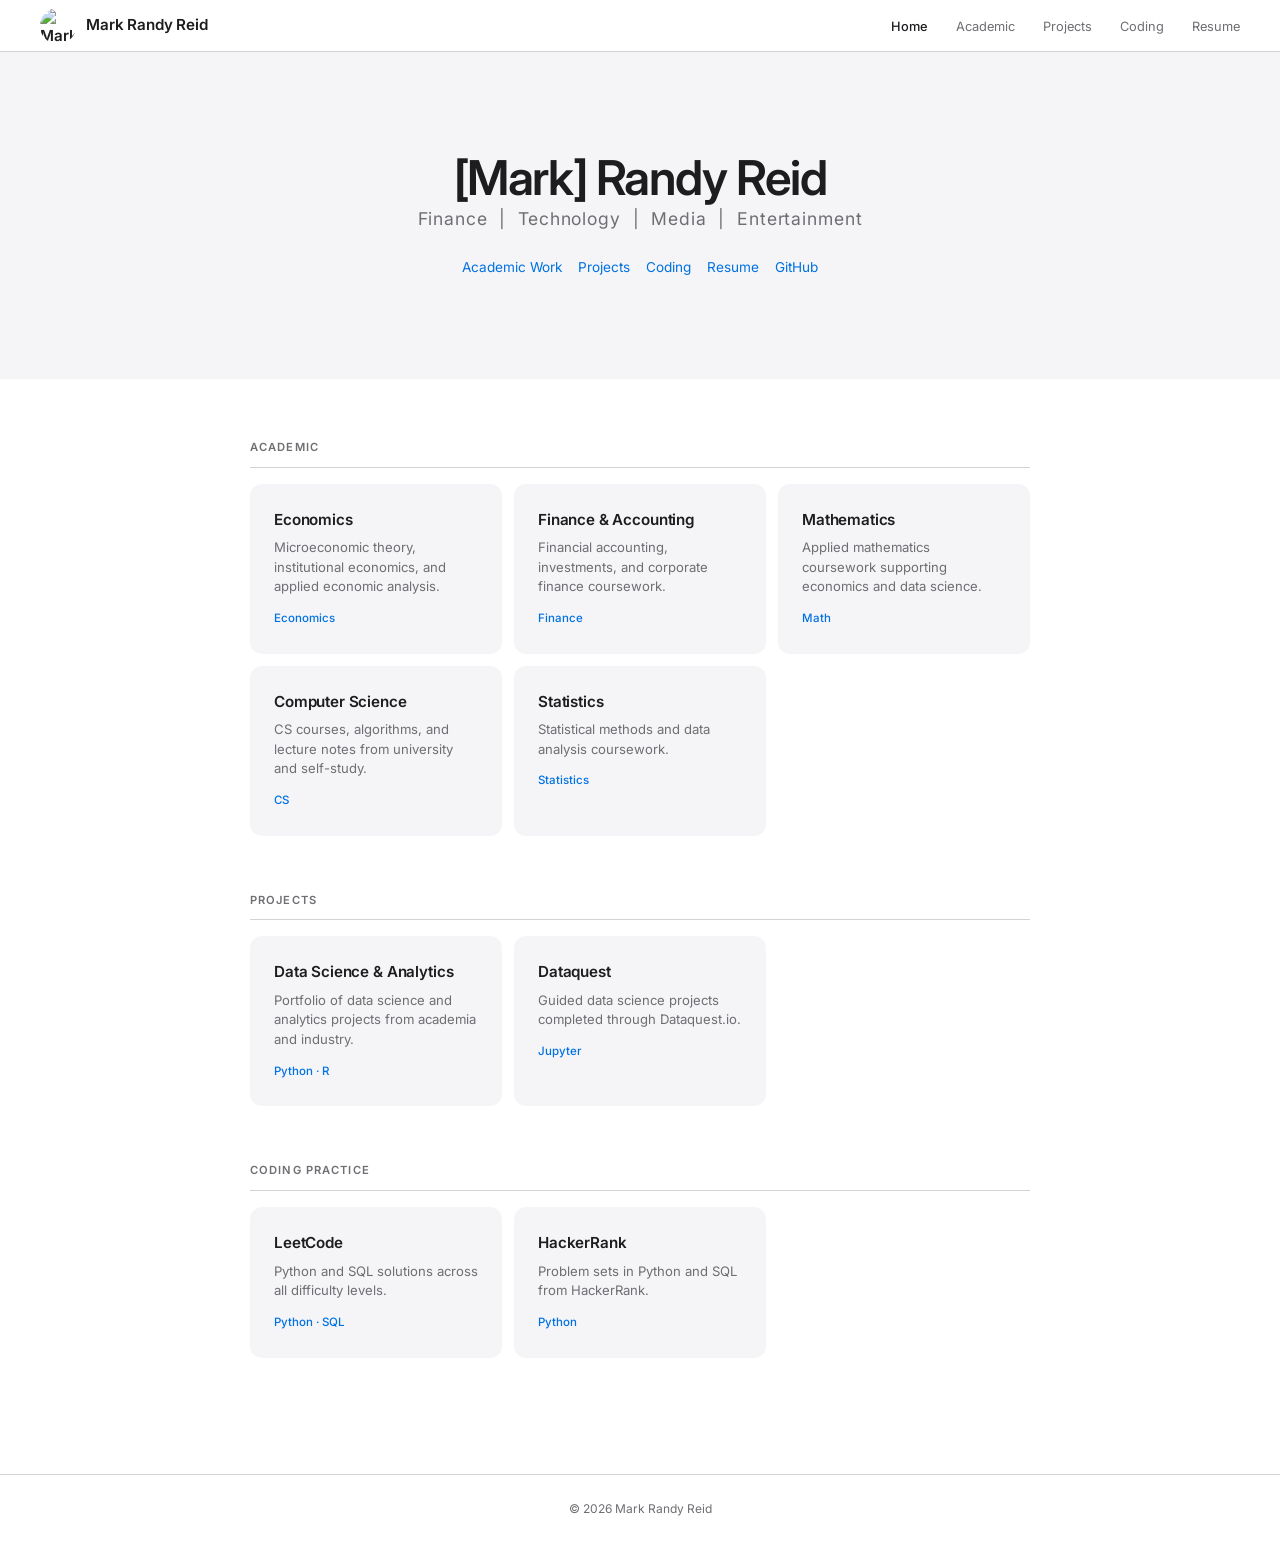
==== index.html @ ed5480c6 "Add Statistics card, tab switcher for course materials" ====
<!DOCTYPE html>
<html lang="en">
<head>
  <meta charset="UTF-8" />
  <meta name="viewport" content="width=device-width, initial-scale=1.0" />
  <title>Mark Randy Reid</title>
  <link rel="stylesheet" href="css/style.css" />
</head>
<body>

  <nav>
    <a href="index.html" class="logo"><img src="https://github.com/markrandyreid.png" alt="Mark Randy Reid" />Mark Randy Reid</a>
    <ul>
      <li><a href="index.html" class="active">Home</a></li>
      <li><a href="academic.html">Academic</a></li>
      <li><a href="projects.html">Projects</a></li>
      <li><a href="coding.html">Coding</a></li>
      <li><a href="resume.html">Resume</a></li>
    </ul>
  </nav>

  <div class="hero">
    <h1>[Mark] Randy Reid</h1>
    <p class="hero-industries">Finance &nbsp;|&nbsp; Technology &nbsp;|&nbsp; Media &nbsp;|&nbsp; Entertainment</p>
    <div class="bio-links">
      <a href="academic.html">Academic Work</a>
      <a href="projects.html">Projects</a>
      <a href="coding.html">Coding</a>
      <a href="resume.html">Resume</a>
      <a href="https://github.com/markrandyreid" target="_blank">GitHub</a>
    </div>
  </div>

  <main>

    <section>
      <h2>Academic</h2>
      <div class="card-grid">
        <a href="academic.html#economics" class="card">
          <h3>Economics</h3>
          <p>Microeconomic theory, institutional economics, and applied economic analysis.</p>
          <span class="tag">Economics</span>
        </a>
        <a href="academic.html#finance" class="card">
          <h3>Finance &amp; Accounting</h3>
          <p>Financial accounting, investments, and corporate finance coursework.</p>
          <span class="tag">Finance</span>
        </a>
        <a href="academic.html#math" class="card">
          <h3>Mathematics</h3>
          <p>Applied mathematics coursework supporting economics and data science.</p>
          <span class="tag">Math</span>
        </a>
        <a href="academic.html#cs" class="card">
          <h3>Computer Science</h3>
          <p>CS courses, algorithms, and lecture notes from university and self-study.</p>
          <span class="tag">CS</span>
        </a>
        <a href="academic.html#statistics" class="card">
          <h3>Statistics</h3>
          <p>Statistical methods and data analysis coursework.</p>
          <span class="tag">Statistics</span>
        </a>
      </div>
    </section>

    <section>
      <h2>Projects</h2>
      <div class="card-grid">
        <a href="projects.html#data-science" class="card">
          <h3>Data Science &amp; Analytics</h3>
          <p>Portfolio of data science and analytics projects from academia and industry.</p>
          <span class="tag">Python · R</span>
        </a>
        <a href="projects.html#dataquest" class="card">
          <h3>Dataquest</h3>
          <p>Guided data science projects completed through Dataquest.io.</p>
          <span class="tag">Jupyter</span>
        </a>
      </div>
    </section>

    <section>
      <h2>Coding Practice</h2>
      <div class="card-grid">
        <a href="coding.html#leetcode" class="card">
          <h3>LeetCode</h3>
          <p>Python and SQL solutions across all difficulty levels.</p>
          <span class="tag">Python · SQL</span>
        </a>
        <a href="coding.html#hackerrank" class="card">
          <h3>HackerRank</h3>
          <p>Problem sets in Python and SQL from HackerRank.</p>
          <span class="tag">Python</span>
        </a>
      </div>
    </section>

  </main>

  <footer>
    &copy; 2026 Mark Randy Reid
  </footer>

</body>
</html>
---- css/style.css ----
@import url('https://fonts.googleapis.com/css2?family=Inter:wght@300;400;500;600&display=swap');

:root {
  --blue: #0071e3;
  --blue-hover: #0077ed;
  --dark: #1d1d1f;
  --mid: #6e6e73;
  --light: #f5f5f7;
  --border: #d2d2d7;
  --white: #ffffff;
}

* {
  margin: 0;
  padding: 0;
  box-sizing: border-box;
}

body {
  font-family: -apple-system, BlinkMacSystemFont, 'Inter', 'Segoe UI', sans-serif;
  font-weight: 400;
  color: var(--dark);
  background: var(--white);
  line-height: 1.6;
  -webkit-font-smoothing: antialiased;
}

/* NAV */
nav {
  background: rgba(255,255,255,0.85);
  backdrop-filter: saturate(180%) blur(20px);
  -webkit-backdrop-filter: saturate(180%) blur(20px);
  border-bottom: 1px solid var(--border);
  padding: 0 40px;
  display: flex;
  align-items: center;
  justify-content: space-between;
  height: 52px;
  position: sticky;
  top: 0;
  z-index: 100;
}

nav .logo {
  font-size: 0.95rem;
  font-weight: 600;
  color: var(--dark);
  text-decoration: none;
  letter-spacing: -0.01em;
  display: flex;
  align-items: center;
  gap: 10px;
}

nav .logo img {
  width: 36px;
  height: 36px;
  border-radius: 50%;
  object-fit: cover;
  object-position: center top;
}

nav ul {
  list-style: none;
  display: flex;
  gap: 28px;
}

nav ul li a {
  color: var(--mid);
  text-decoration: none;
  font-size: 0.8rem;
  font-weight: 400;
  transition: color 0.15s;
}

nav ul li a:hover {
  color: var(--dark);
}

nav ul li a.active {
  color: var(--dark);
  font-weight: 500;
}

/* HERO */
.hero {
  background: var(--light);
  padding: 100px 40px;
  text-align: center;
}

.hero h1 {
  font-size: 3rem;
  font-weight: 600;
  letter-spacing: -0.03em;
  color: var(--dark);
  margin-bottom: 16px;
  line-height: 1.1;
}

.hero p {
  font-size: 1.1rem;
  color: var(--mid);
  font-weight: 400;
  max-width: 520px;
  margin: 0 auto 28px;
  line-height: 1.6;
}

.hero-industries {
  font-size: 0.85rem;
  font-weight: 500;
  color: var(--mid);
  letter-spacing: 0.05em;
  margin: -16px auto 24px !important;
}

/* PAGE HEADER */
.page-header {
  background: var(--light);
  padding: 64px 40px 48px;
  text-align: center;
}

.page-header h1 {
  font-size: 2rem;
  font-weight: 600;
  letter-spacing: -0.02em;
  color: var(--dark);
  margin-bottom: 8px;
}

.page-header p {
  color: var(--mid);
  font-size: 0.95rem;
}

/* MAIN */
main {
  max-width: 860px;
  margin: 0 auto;
  padding: 60px 40px;
}

/* SECTION */
section {
  margin-bottom: 56px;
}

section h2 {
  font-size: 0.7rem;
  font-weight: 600;
  color: var(--mid);
  text-transform: uppercase;
  letter-spacing: 0.1em;
  margin-bottom: 16px;
  padding-bottom: 10px;
  border-bottom: 1px solid var(--border);
}

/* CARDS */
.card-grid {
  display: grid;
  grid-template-columns: repeat(auto-fill, minmax(240px, 1fr));
  gap: 12px;
}

.card {
  background: var(--light);
  border-radius: 12px;
  padding: 24px;
  text-decoration: none;
  color: var(--dark);
  display: block;
  transition: transform 0.15s, box-shadow 0.15s;
}

.card:hover {
  transform: translateY(-2px);
  box-shadow: 0 4px 20px rgba(0,0,0,0.08);
}

.card h3 {
  font-size: 0.95rem;
  font-weight: 600;
  margin-bottom: 6px;
  letter-spacing: -0.01em;
}

.card p {
  font-size: 0.82rem;
  color: var(--mid);
  line-height: 1.5;
}

.card .tag {
  display: inline-block;
  margin-top: 12px;
  font-size: 0.72rem;
  font-weight: 500;
  color: var(--blue);
}

/* BIO LINKS */
.bio-links {
  display: flex;
  gap: 16px;
  justify-content: center;
  flex-wrap: wrap;
}

.bio-links a {
  font-size: 0.85rem;
  font-weight: 400;
  color: var(--blue);
  text-decoration: none;
  transition: opacity 0.15s;
}

.bio-links a:hover {
  opacity: 0.75;
  text-decoration: underline;
}

/* TABS */
.course-tabs {
  display: flex;
  gap: 0;
  border-bottom: 1px solid var(--border);
  margin-bottom: 16px;
}

.course-tabs button {
  background: none;
  border: none;
  padding: 8px 20px;
  font-size: 0.8rem;
  font-weight: 500;
  color: var(--mid);
  cursor: pointer;
  border-bottom: 2px solid transparent;
  margin-bottom: -1px;
  transition: color 0.15s;
  font-family: inherit;
}

.course-tabs button:hover {
  color: var(--dark);
}

.course-tabs button.active {
  color: var(--blue);
  border-bottom-color: var(--blue);
}

.tab-panel {
  display: none;
  font-size: 0.85rem;
  color: var(--mid);
  padding: 4px 0 16px;
}

.tab-panel.active {
  display: block;
}

.tab-panel a {
  color: var(--blue);
  text-decoration: none;
}

.tab-panel a:hover {
  text-decoration: underline;
}

/* DROPDOWN (details/summary) */
details {
  border-bottom: 1px solid var(--border);
}

details:first-of-type {
  border-top: 1px solid var(--border);
}

details summary {
  display: flex;
  align-items: center;
  justify-content: space-between;
  padding: 18px 0;
  cursor: pointer;
  list-style: none;
  font-size: 0.95rem;
  font-weight: 500;
  color: var(--dark);
  user-select: none;
}

details summary::-webkit-details-marker { display: none; }

details summary::after {
  content: '+';
  font-size: 1.2rem;
  font-weight: 300;
  color: var(--mid);
  transition: transform 0.2s;
}

details[open] summary::after {
  content: '−';
}

.details-body {
  padding: 0 0 28px;
}

/* COURSE */
.course {
  margin-bottom: 28px;
}

.course:last-child {
  margin-bottom: 0;
}

.course h3 {
  font-size: 0.88rem;
  font-weight: 600;
  color: var(--dark);
  margin-bottom: 4px;
}

.course p {
  font-size: 0.82rem;
  color: var(--mid);
  margin-bottom: 12px;
}

.course table {
  width: 100%;
  border-collapse: collapse;
  font-size: 0.82rem;
}

.course table td {
  padding: 7px 10px;
  border-bottom: 1px solid var(--border);
}

.course table td:first-child {
  color: var(--mid);
  width: 120px;
  font-weight: 500;
}

.course table a {
  color: var(--blue);
  text-decoration: none;
}

.course table a:hover {
  text-decoration: underline;
}

/* DIVIDER */
.divider {
  border: none;
  border-top: 1px solid var(--border);
  margin: 40px 0;
}

/* FOOTER */
footer {
  border-top: 1px solid var(--border);
  text-align: center;
  padding: 24px 40px;
  font-size: 0.75rem;
  color: var(--mid);
}

/* RESPONSIVE */
@media (max-width: 600px) {
  nav { padding: 0 20px; }
  .hero { padding: 64px 20px; }
  .hero h1 { font-size: 2rem; }
  .page-header { padding: 48px 20px 32px; }
  main { padding: 40px 20px; }
}
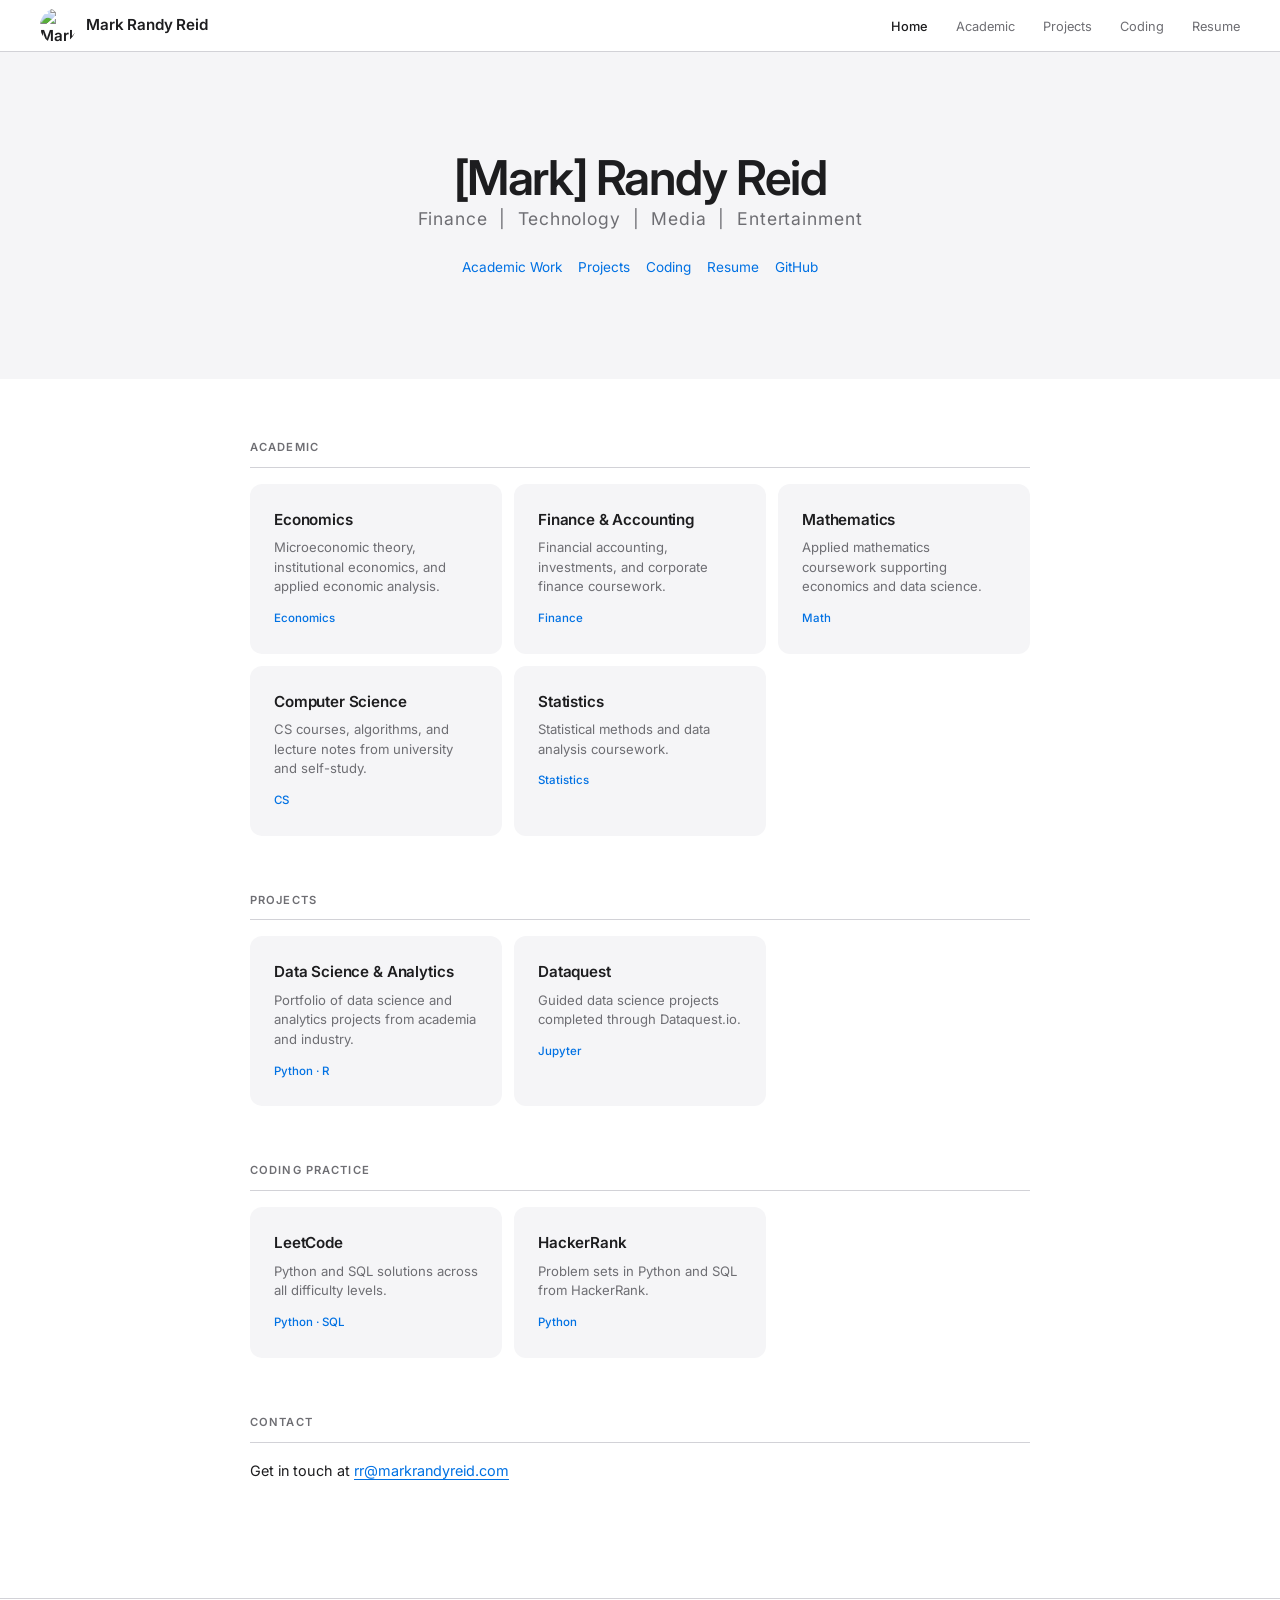
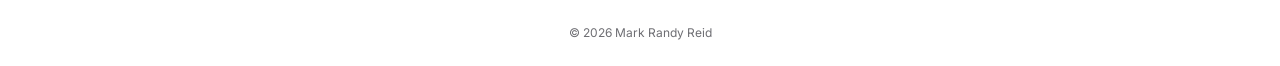
==== commit 73443763: "Add contact, meta tags, favicon, mobile nav, economics repo link" ====
--- a/index.html
+++ b/index.html
@@ -4,12 +4,24 @@
   <meta charset="UTF-8" />
   <meta name="viewport" content="width=device-width, initial-scale=1.0" />
   <title>Mark Randy Reid</title>
+  <meta name="description" content="Mark Randy Reid — student and software engineer working across finance, technology, and media & entertainment. Based in London." />
+  <meta property="og:title" content="Mark Randy Reid" />
+  <meta property="og:description" content="Student and software engineer working across finance, technology, and media & entertainment. Based in London." />
+  <meta property="og:image" content="https://github.com/markrandyreid.png" />
+  <meta property="og:url" content="https://markrandyreid.com" />
+  <meta property="og:type" content="website" />
+  <meta name="twitter:card" content="summary" />
+  <meta name="twitter:title" content="Mark Randy Reid" />
+  <meta name="twitter:description" content="Student and software engineer working across finance, technology, and media & entertainment." />
+  <meta name="twitter:image" content="https://github.com/markrandyreid.png" />
+  <link rel="icon" href="https://github.com/markrandyreid.png" type="image/png" />
   <link rel="stylesheet" href="css/style.css" />
 </head>
 <body>
 
   <nav>
     <a href="index.html" class="logo"><img src="https://github.com/markrandyreid.png" alt="Mark Randy Reid" />Mark Randy Reid</a>
+    <button class="nav-toggle" aria-label="Toggle menu" onclick="document.querySelector('nav ul').classList.toggle('open')">&#9776;</button>
     <ul>
       <li><a href="index.html" class="active">Home</a></li>
       <li><a href="academic.html">Academic</a></li>
@@ -36,7 +48,7 @@
     <section>
       <h2>Academic</h2>
       <div class="card-grid">
-        <a href="academic.html#economics" class="card">
+        <a href="https://github.com/markrandyreid/economics" target="_blank" class="card">
           <h3>Economics</h3>
           <p>Microeconomic theory, institutional economics, and applied economic analysis.</p>
           <span class="tag">Economics</span>
@@ -96,6 +108,11 @@
       </div>
     </section>
 
+    <section id="contact">
+      <h2>Contact</h2>
+      <p style="font-size: 0.9rem;">Get in touch at <a href="mailto:rr@markrandyreid.com" style="color: var(--blue); text-decoration: none; border-bottom: 1px solid var(--blue);">rr@markrandyreid.com</a></p>
+    </section>
+
   </main>
 
   <footer>
--- a/css/style.css
+++ b/css/style.css
@@ -378,11 +378,33 @@
   color: var(--mid);
 }
 
+/* HAMBURGER */
+.nav-toggle {
+  display: none;
+  background: none;
+  border: none;
+  font-size: 1.2rem;
+  cursor: pointer;
+  color: var(--dark);
+  padding: 4px 8px;
+}
+
 /* RESPONSIVE */
-@media (max-width: 600px) {
-  nav { padding: 0 20px; }
+@media (max-width: 640px) {
+  nav { padding: 0 20px; flex-wrap: wrap; height: auto; min-height: 52px; }
+  .nav-toggle { display: block; }
+  nav ul {
+    display: none;
+    flex-direction: column;
+    width: 100%;
+    gap: 0;
+    padding: 8px 0 16px;
+  }
+  nav ul.open { display: flex; }
+  nav ul li a { display: block; padding: 10px 0; font-size: 0.85rem; }
   .hero { padding: 64px 20px; }
   .hero h1 { font-size: 2rem; }
   .page-header { padding: 48px 20px 32px; }
   main { padding: 40px 20px; }
-}
+  .card-grid { grid-template-columns: 1fr; }
+}
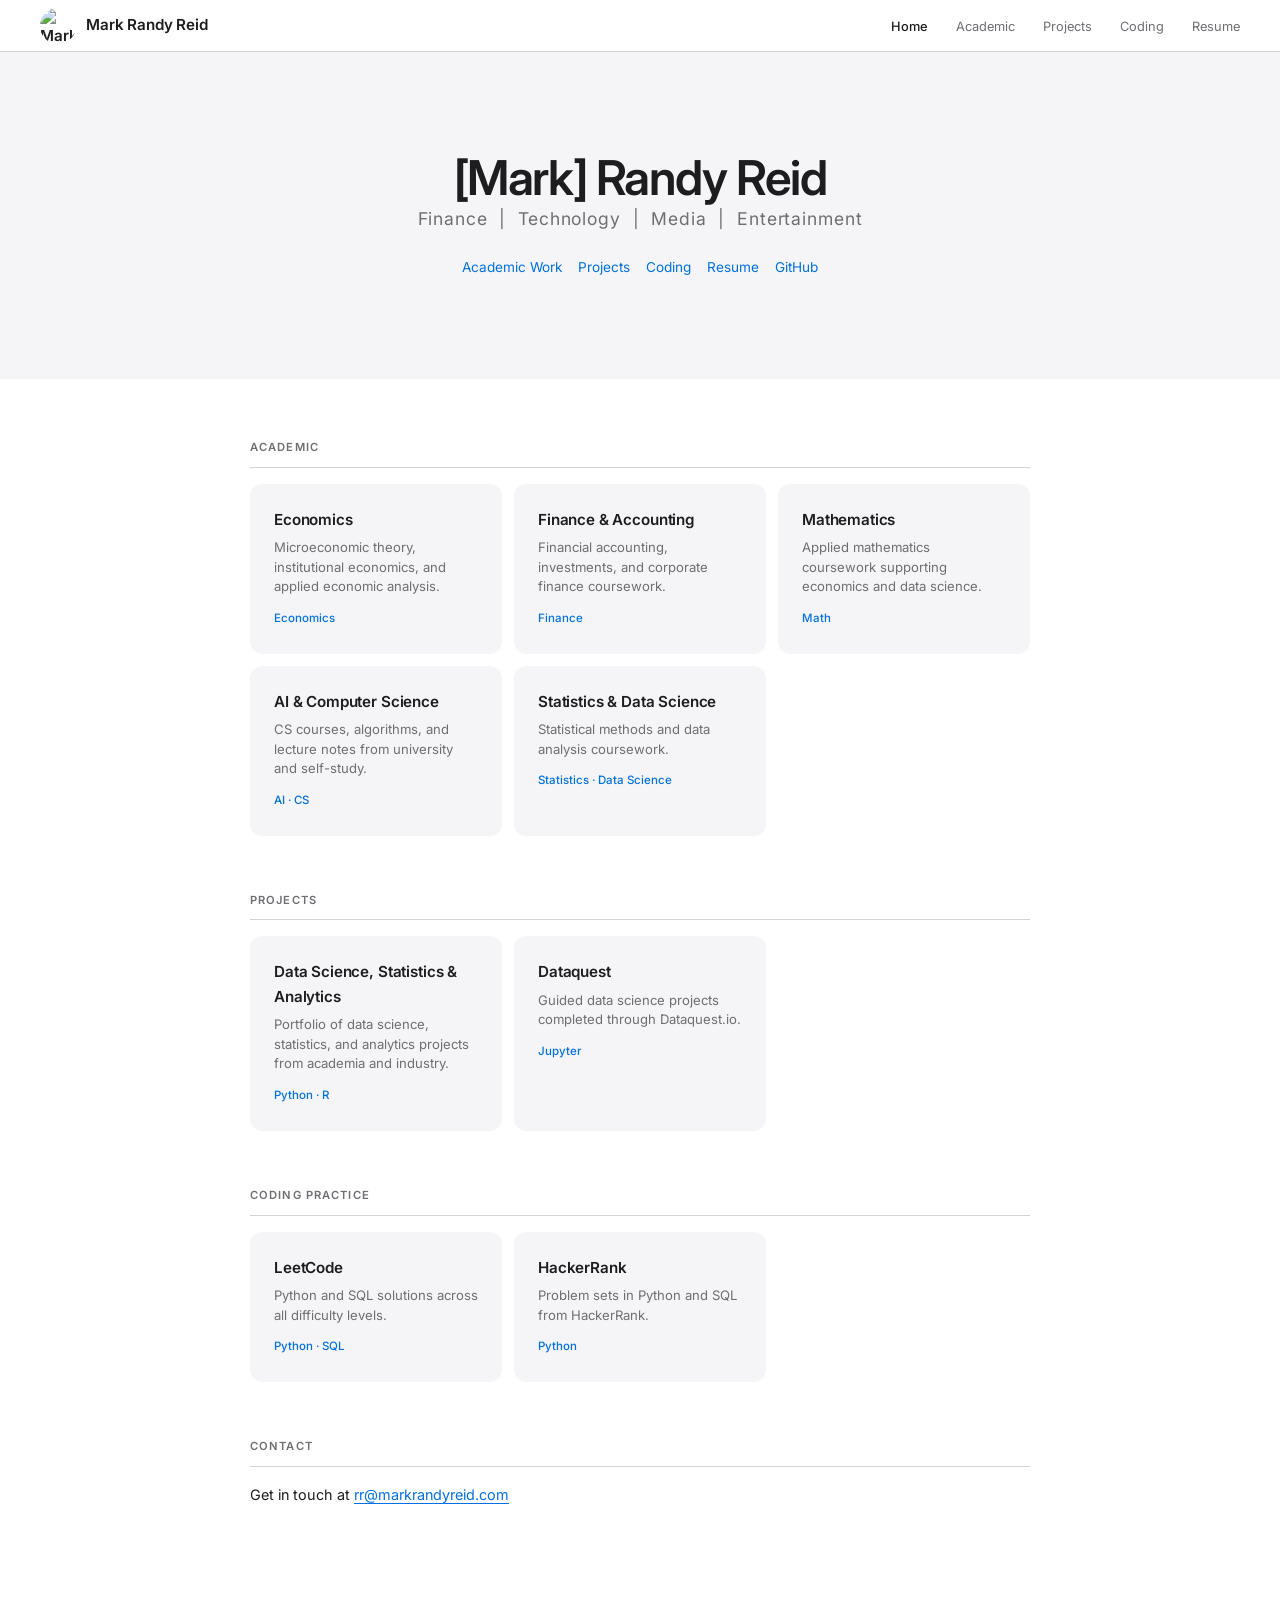
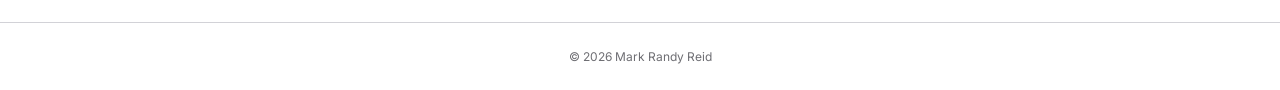
==== commit 3a72d774: "Rename Data Science & Analytics to Data Science, Statistics & Analytics" ====
--- a/index.html
+++ b/index.html
@@ -48,7 +48,7 @@
     <section>
       <h2>Academic</h2>
       <div class="card-grid">
-        <a href="https://github.com/markrandyreid/economics" target="_blank" class="card">
+        <a href="academic.html#economics" class="card">
           <h3>Economics</h3>
           <p>Microeconomic theory, institutional economics, and applied economic analysis.</p>
           <span class="tag">Economics</span>
@@ -64,14 +64,14 @@
           <span class="tag">Math</span>
         </a>
         <a href="academic.html#cs" class="card">
-          <h3>Computer Science</h3>
+          <h3>AI &amp; Computer Science</h3>
           <p>CS courses, algorithms, and lecture notes from university and self-study.</p>
-          <span class="tag">CS</span>
+          <span class="tag">AI · CS</span>
         </a>
         <a href="academic.html#statistics" class="card">
-          <h3>Statistics</h3>
+          <h3>Statistics &amp; Data Science</h3>
           <p>Statistical methods and data analysis coursework.</p>
-          <span class="tag">Statistics</span>
+          <span class="tag">Statistics · Data Science</span>
         </a>
       </div>
     </section>
@@ -80,8 +80,8 @@
       <h2>Projects</h2>
       <div class="card-grid">
         <a href="projects.html#data-science" class="card">
-          <h3>Data Science &amp; Analytics</h3>
-          <p>Portfolio of data science and analytics projects from academia and industry.</p>
+          <h3>Data Science, Statistics &amp; Analytics</h3>
+          <p>Portfolio of data science, statistics, and analytics projects from academia and industry.</p>
           <span class="tag">Python · R</span>
         </a>
         <a href="projects.html#dataquest" class="card">
--- a/css/style.css
+++ b/css/style.css
@@ -290,7 +290,7 @@
   padding: 18px 0;
   cursor: pointer;
   list-style: none;
-  font-size: 0.95rem;
+  font-size: 1.05rem;
   font-weight: 500;
   color: var(--dark);
   user-select: none;
@@ -312,6 +312,11 @@
 
 .details-body {
   padding: 0 0 28px;
+}
+
+.course-desc {
+  margin-top: 4px;
+  margin-bottom: 12px;
 }
 
 /* COURSE */
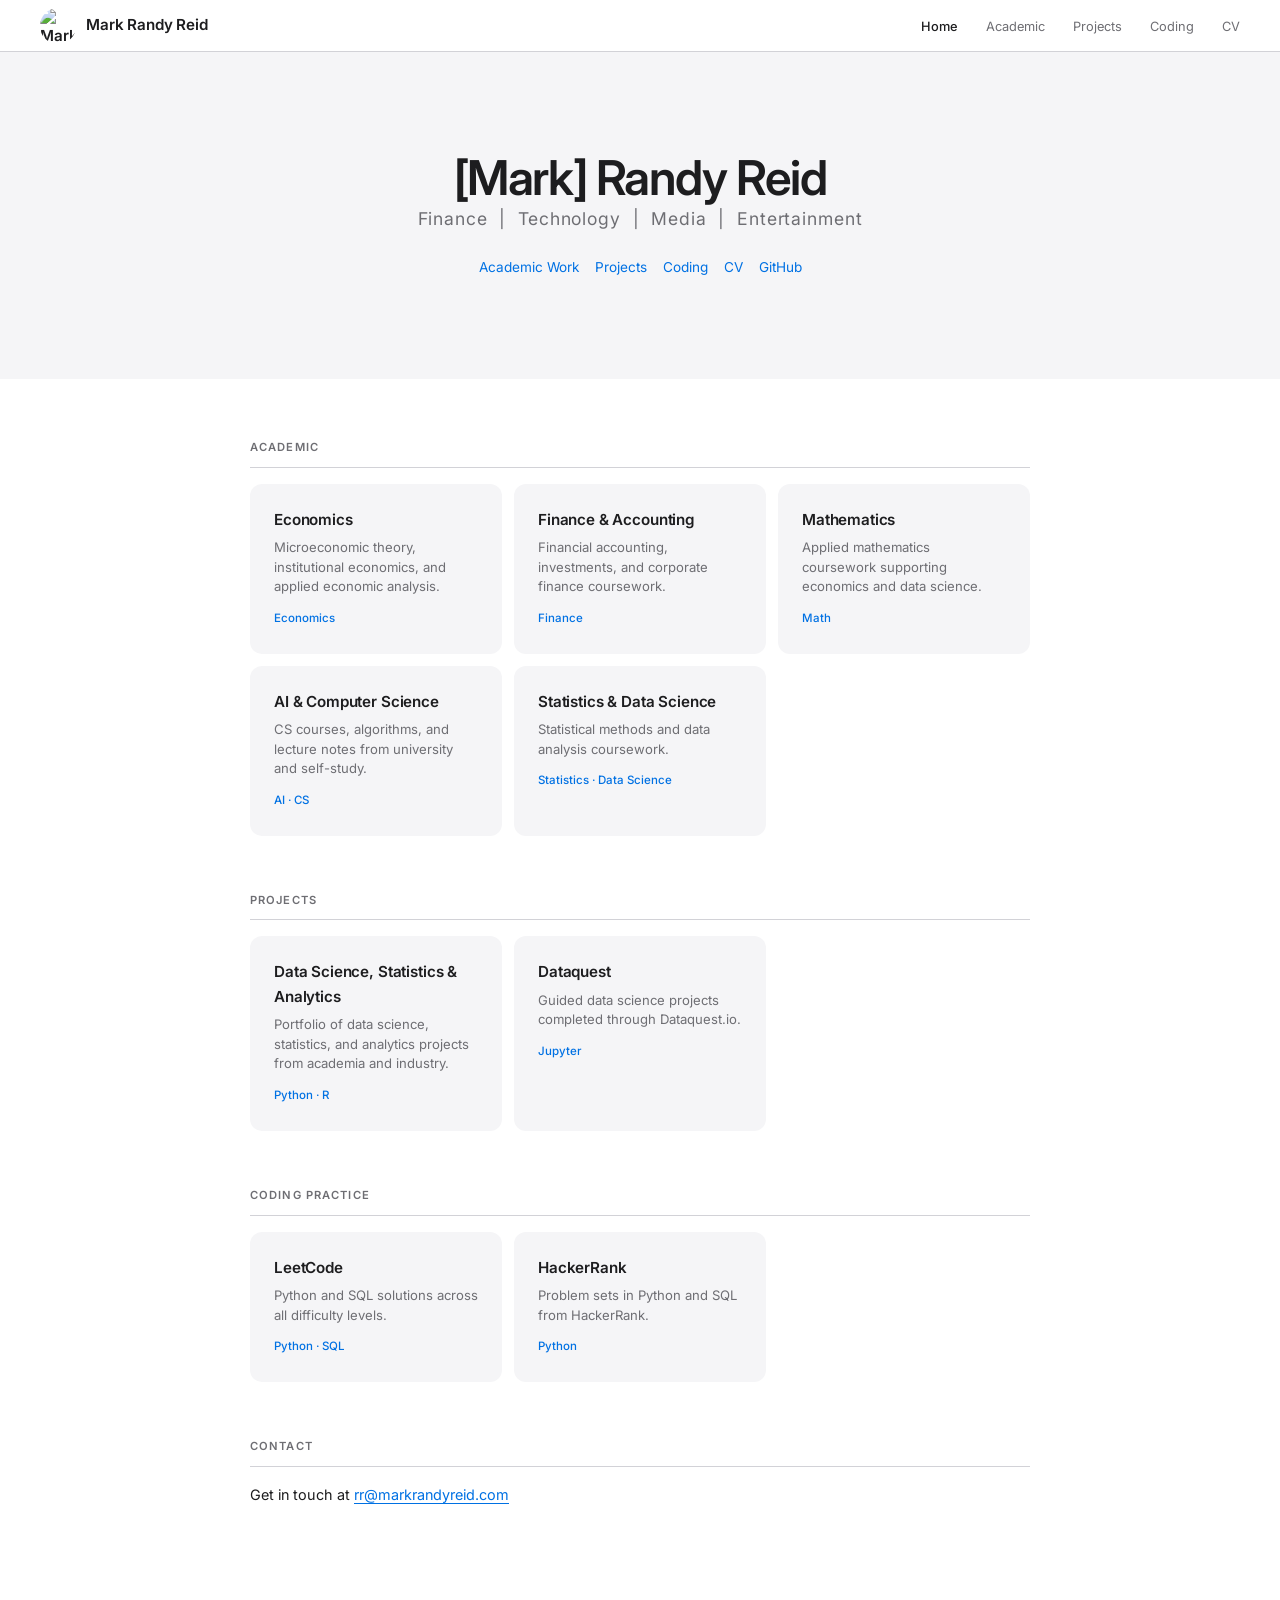
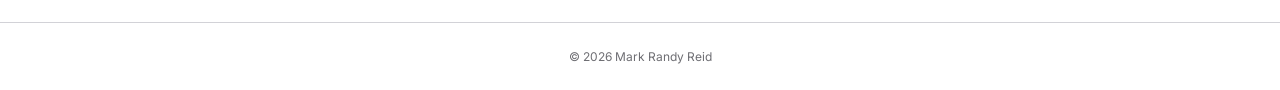
==== commit dcf66faf: "Change Resume label to CV across site Co-Authored-By: Claude Sonnet 5 <noreply@anthropic.com>" ====
--- a/index.html
+++ b/index.html
@@ -27,7 +27,7 @@
       <li><a href="academic.html">Academic</a></li>
       <li><a href="projects.html">Projects</a></li>
       <li><a href="coding.html">Coding</a></li>
-      <li><a href="resume.html">Resume</a></li>
+      <li><a href="resume.html">CV</a></li>
     </ul>
   </nav>
 
@@ -38,7 +38,7 @@
       <a href="academic.html">Academic Work</a>
       <a href="projects.html">Projects</a>
       <a href="coding.html">Coding</a>
-      <a href="resume.html">Resume</a>
+      <a href="resume.html">CV</a>
       <a href="https://github.com/markrandyreid" target="_blank">GitHub</a>
     </div>
   </div>
--- a/css/style.css
+++ b/css/style.css
@@ -365,6 +365,30 @@
 
 .course table a:hover {
   text-decoration: underline;
+}
+
+/* PROJECT LIST */
+.project-list {
+  display: flex;
+  flex-direction: column;
+  gap: 24px;
+}
+
+.project-item a {
+  font-size: 0.95rem;
+  font-weight: 500;
+  color: var(--blue);
+  text-decoration: none;
+}
+
+.project-item a:hover {
+  text-decoration: underline;
+}
+
+.project-item p {
+  font-size: 0.85rem;
+  color: var(--mid);
+  margin-top: 4px;
 }
 
 /* DIVIDER */
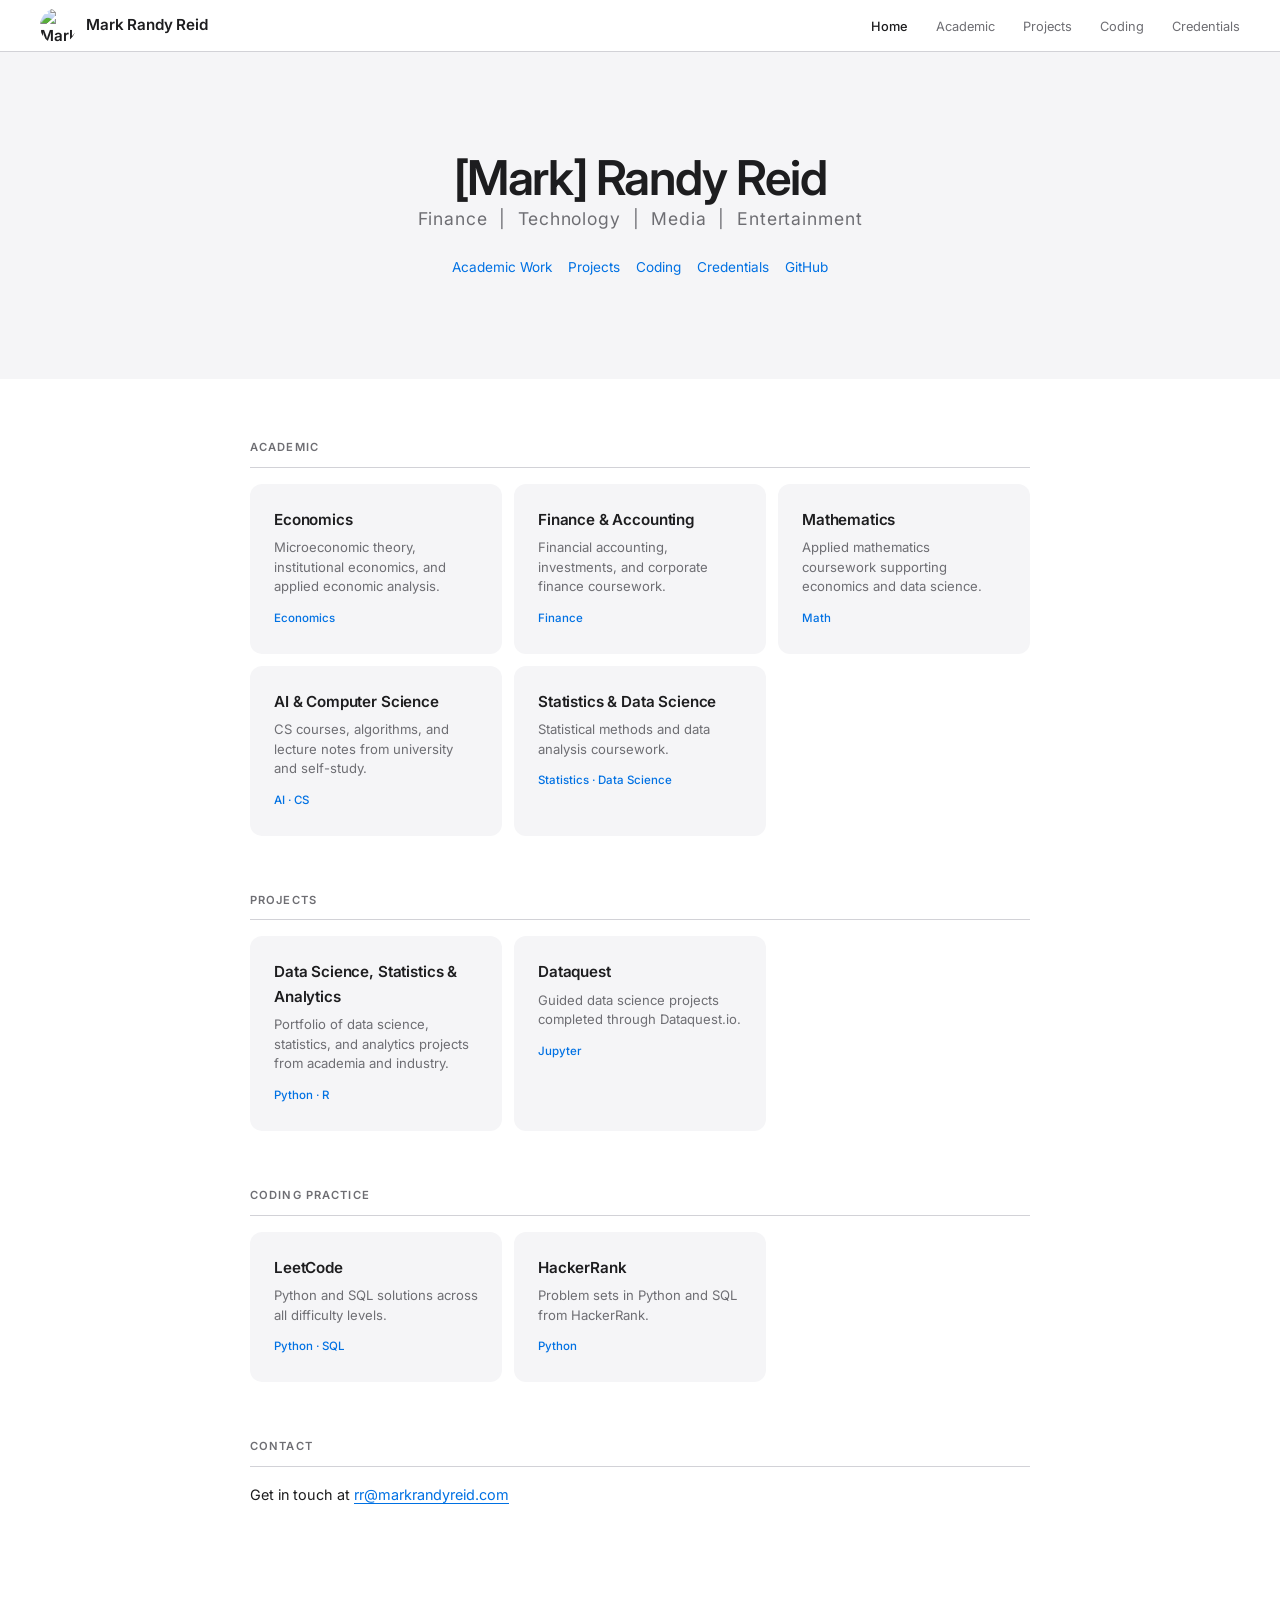
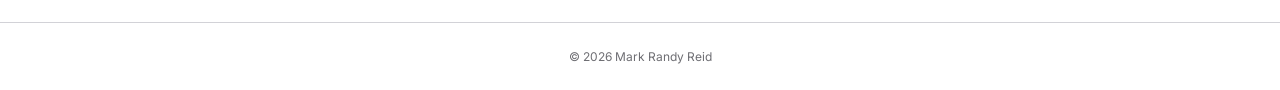
==== commit d6bc19a9: "Rename CV nav to Credentials, add Certifications section with Google Ads credential link Co-Authored" ====
--- a/index.html
+++ b/index.html
@@ -27,7 +27,7 @@
       <li><a href="academic.html">Academic</a></li>
       <li><a href="projects.html">Projects</a></li>
       <li><a href="coding.html">Coding</a></li>
-      <li><a href="resume.html">CV</a></li>
+      <li><a href="resume.html">Credentials</a></li>
     </ul>
   </nav>
 
@@ -38,7 +38,7 @@
       <a href="academic.html">Academic Work</a>
       <a href="projects.html">Projects</a>
       <a href="coding.html">Coding</a>
-      <a href="resume.html">CV</a>
+      <a href="resume.html">Credentials</a>
       <a href="https://github.com/markrandyreid" target="_blank">GitHub</a>
     </div>
   </div>
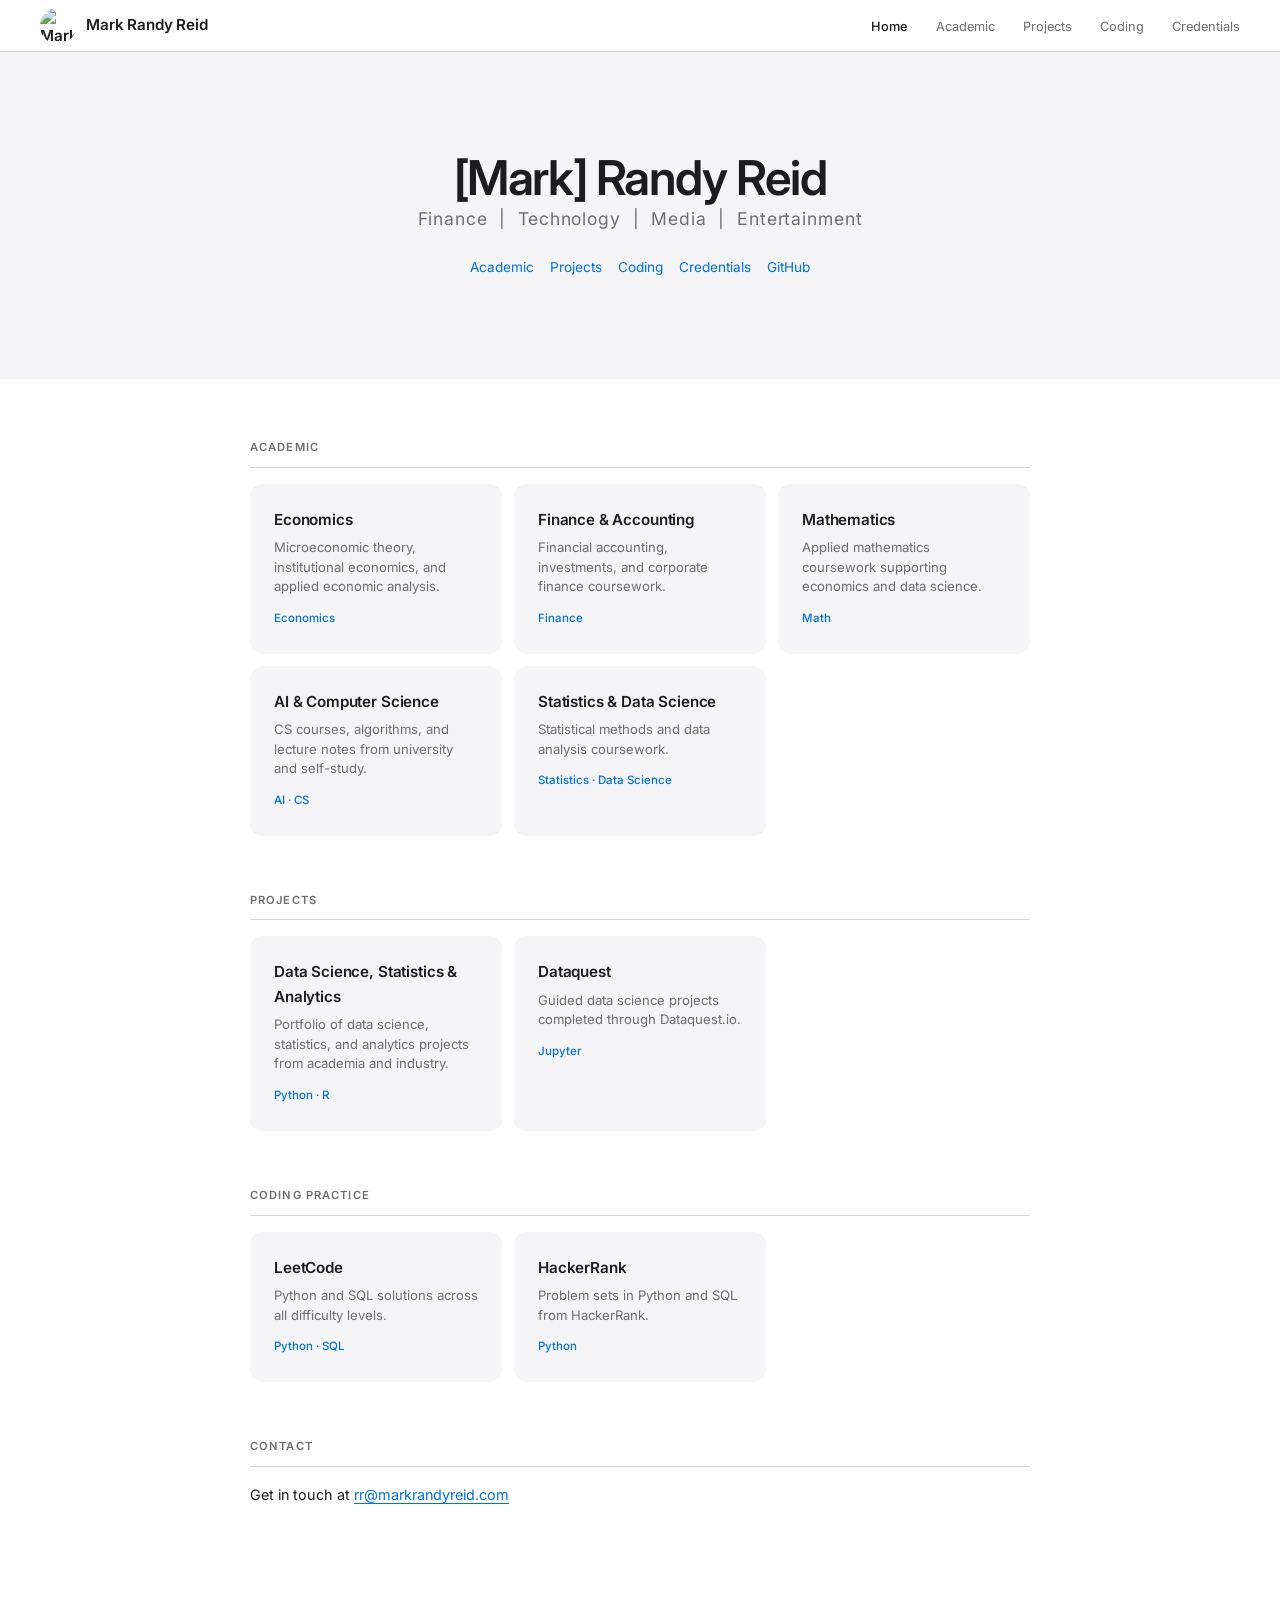
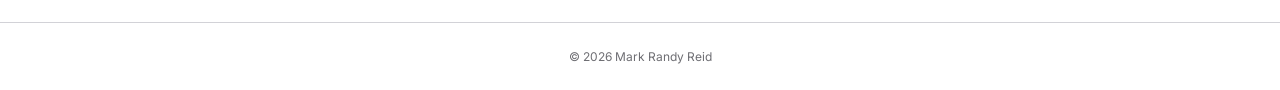
==== commit 2ccc7c05: "Remove placeholder subtitle on Credentials page, add divider between CV and Certifications, shorten " ====
--- a/index.html
+++ b/index.html
@@ -35,7 +35,7 @@
     <h1>[Mark] Randy Reid</h1>
     <p class="hero-industries">Finance &nbsp;|&nbsp; Technology &nbsp;|&nbsp; Media &nbsp;|&nbsp; Entertainment</p>
     <div class="bio-links">
-      <a href="academic.html">Academic Work</a>
+      <a href="academic.html">Academic</a>
       <a href="projects.html">Projects</a>
       <a href="coding.html">Coding</a>
       <a href="resume.html">Credentials</a>
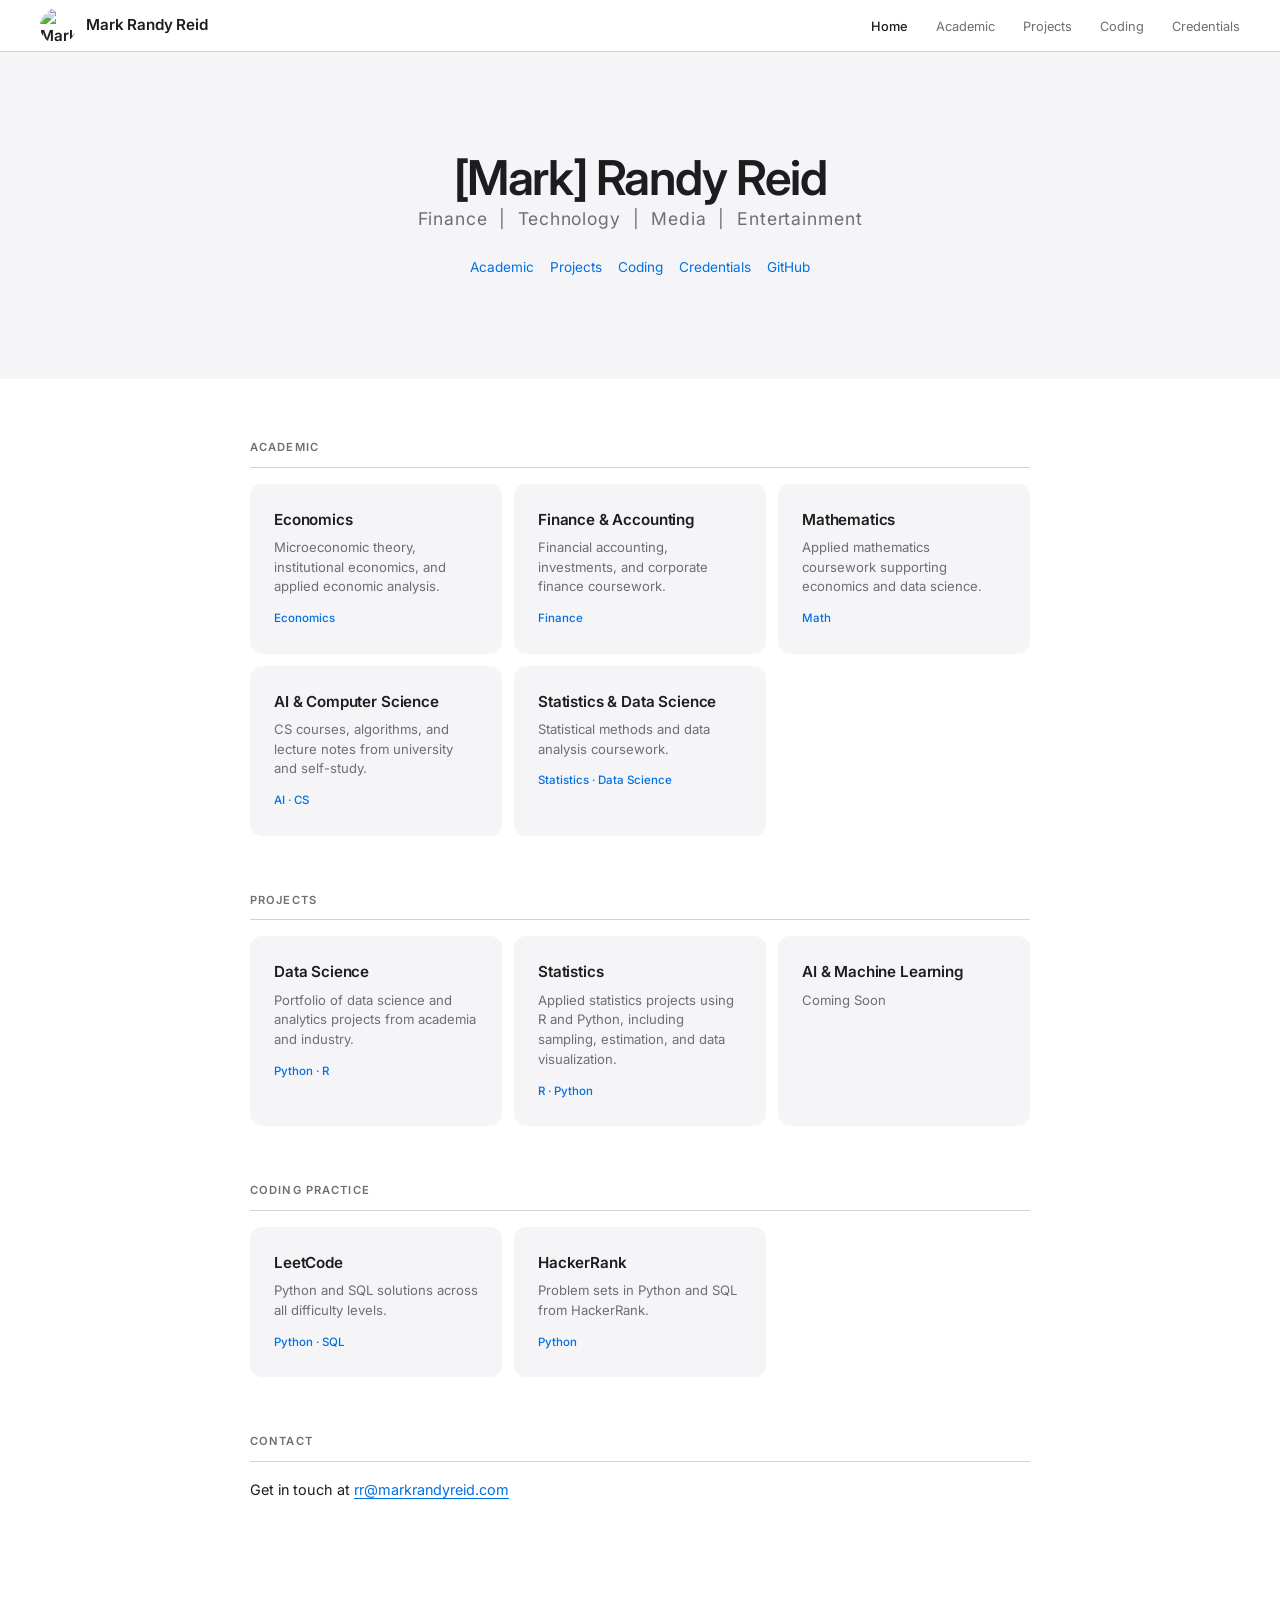
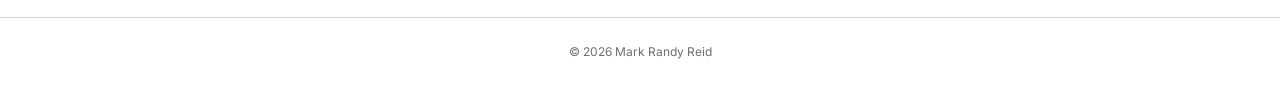
==== commit 17ca0588: "Sync home page Projects cards with projects.html#data-science Co-Authored-By: Claude Sonnet 5 <norep" ====
--- a/index.html
+++ b/index.html
@@ -79,15 +79,19 @@
     <section>
       <h2>Projects</h2>
       <div class="card-grid">
-        <a href="projects.html#data-science" class="card">
-          <h3>Data Science, Statistics &amp; Analytics</h3>
-          <p>Portfolio of data science, statistics, and analytics projects from academia and industry.</p>
+        <a href="https://github.com/markrandyreid/Data-Science-Projects" target="_blank" class="card">
+          <h3>Data Science</h3>
+          <p>Portfolio of data science and analytics projects from academia and industry.</p>
           <span class="tag">Python · R</span>
         </a>
-        <a href="projects.html#dataquest" class="card">
-          <h3>Dataquest</h3>
-          <p>Guided data science projects completed through Dataquest.io.</p>
-          <span class="tag">Jupyter</span>
+        <a href="statistics-projects.html" class="card">
+          <h3>Statistics</h3>
+          <p>Applied statistics projects using R and Python, including sampling, estimation, and data visualization.</p>
+          <span class="tag">R · Python</span>
+        </a>
+        <a href="ai-ml-projects.html" class="card">
+          <h3>AI &amp; Machine Learning</h3>
+          <p>Coming Soon</p>
         </a>
       </div>
     </section>
